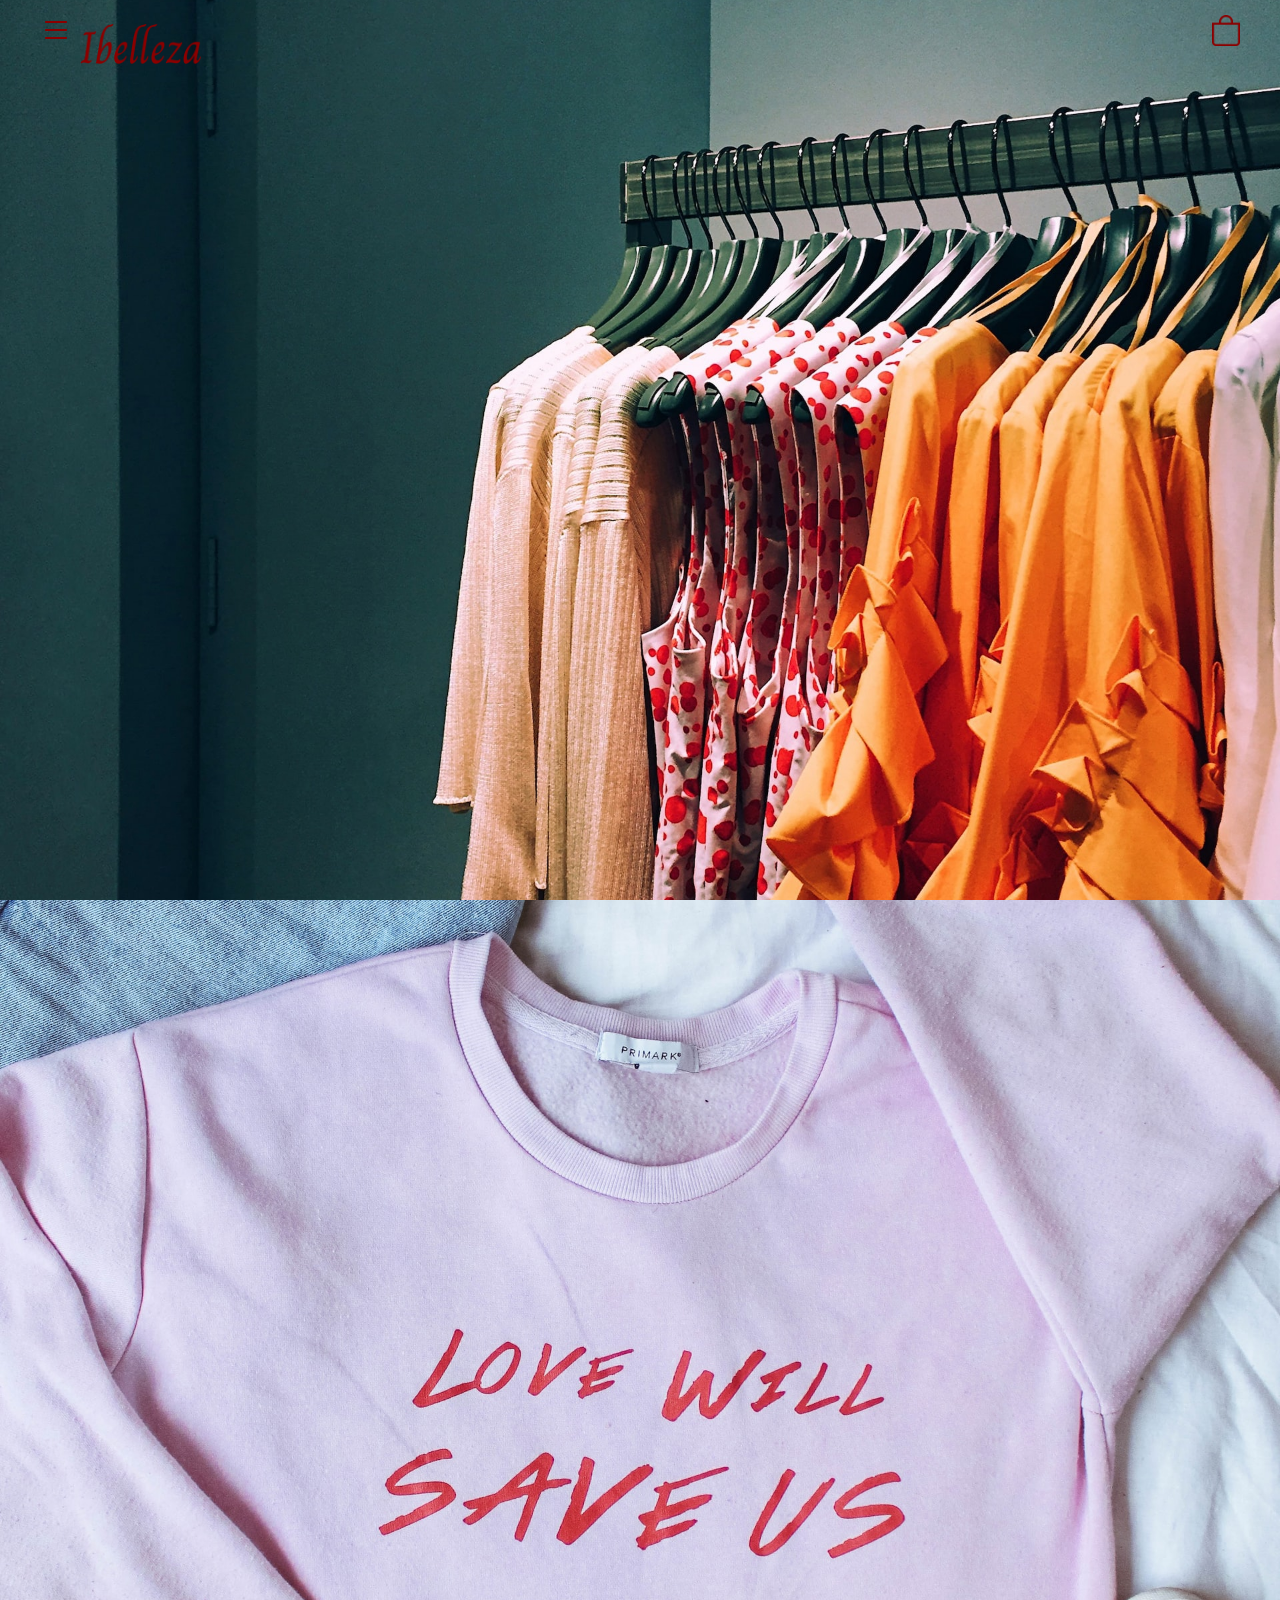
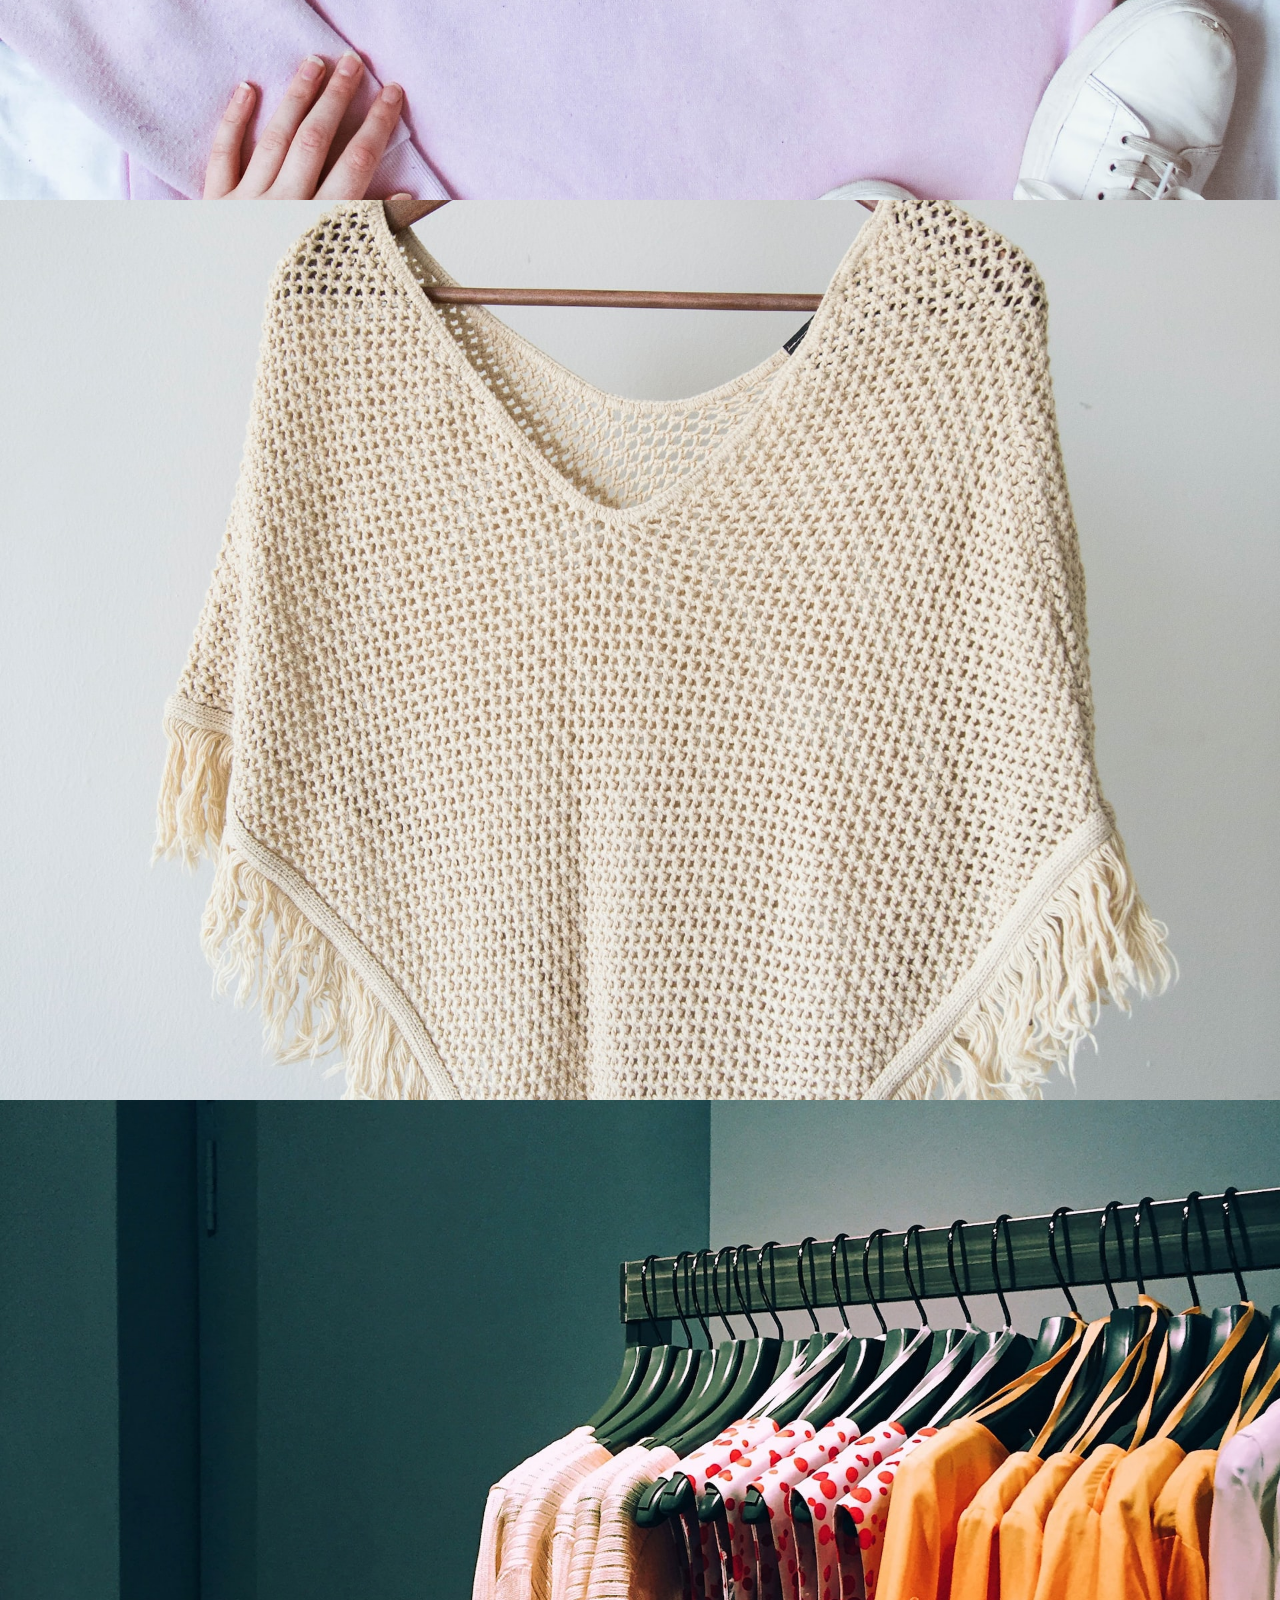
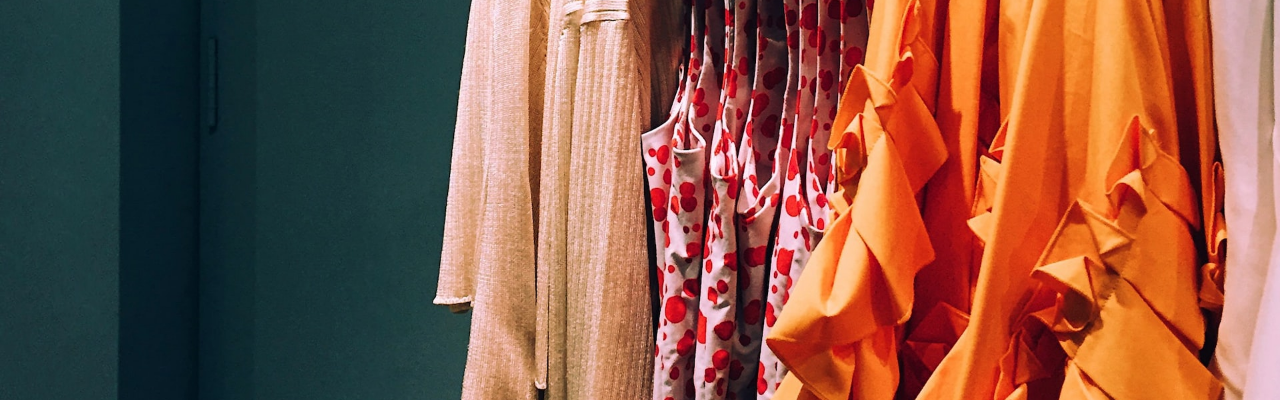
==== index.html @ bf10693c "Add files via upload" ====
<!DOCTYPE html>
<html lang="en">
<head>
    <meta charset="UTF-8">
    <meta name="viewport" content="width=device-width, initial-scale=1.0">
    <link rel="stylesheet" href="styles.css">

    <!-- Advent Pro Font -->
    <link rel="preconnect" href="https://fonts.googleapis.com">
    <link rel="preconnect" href="https://fonts.gstatic.com" crossorigin>
    <link href="https://fonts.googleapis.com/css2?family=Advent+Pro:ital,wght@0,100;0,200;0,300;0,400;0,500;0,600;0,700;0,800;0,900;1,100;1,200;1,300;1,400;1,500;1,600;1,700;1,800;1,900&display=swap" rel="stylesheet">

    <!-- Scripts -->
    <script src="script.js" defer></script>
    <script src="/domains/home/home.js" defer></script>
    <script src="/domains/product-list/product-list.js" defer></script>
    <script src="/domains/product/product.js" defer></script>
    <title>Ibelleza</title>
</head>
<body id="content">
</body>
</html>
---- styles.css ----
body {
    margin: 0;
    overflow: hidden;
}
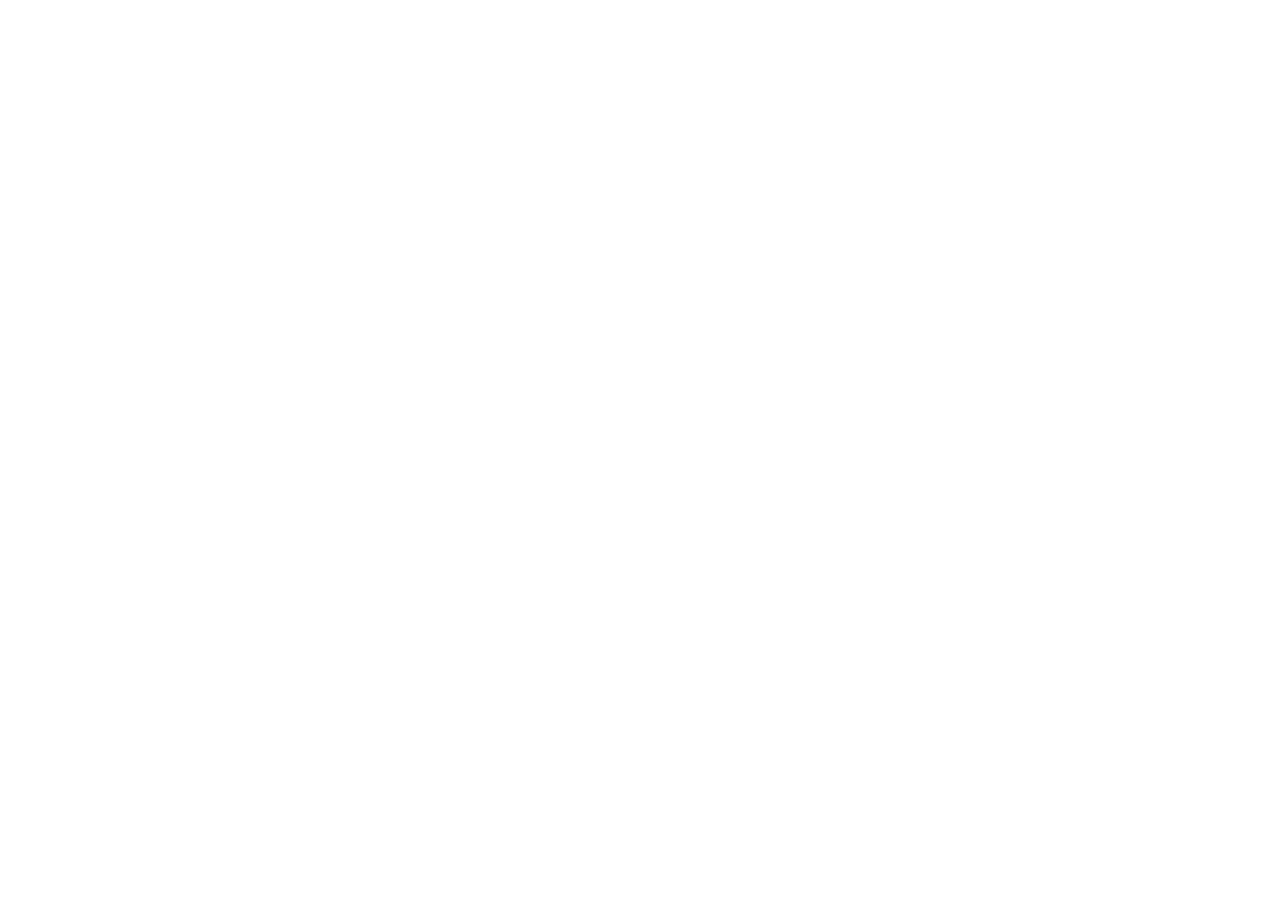
==== commit 82f76fd4: "Add '/ibelleza/' to file paths" ====
--- a/index.html
+++ b/index.html
@@ -3,7 +3,7 @@
 <head>
     <meta charset="UTF-8">
     <meta name="viewport" content="width=device-width, initial-scale=1.0">
-    <link rel="stylesheet" href="styles.css">
+    <link rel="stylesheet" href="/ibelleza/styles.css">
 
     <!-- Advent Pro Font -->
     <link rel="preconnect" href="https://fonts.googleapis.com">
@@ -11,12 +11,12 @@
     <link href="https://fonts.googleapis.com/css2?family=Advent+Pro:ital,wght@0,100;0,200;0,300;0,400;0,500;0,600;0,700;0,800;0,900;1,100;1,200;1,300;1,400;1,500;1,600;1,700;1,800;1,900&display=swap" rel="stylesheet">
 
     <!-- Scripts -->
-    <script src="script.js" defer></script>
-    <script src="/domains/home/home.js" defer></script>
-    <script src="/domains/product-list/product-list.js" defer></script>
-    <script src="/domains/product/product.js" defer></script>
+    <script src="/ibelleza/script.js" defer></script>
+    <script src="/ibelleza/domains/home/home.js" defer></script>
+    <script src="/ibelleza/domains/product-list/product-list.js" defer></script>
+    <script src="/ibelleza/domains/product/product.js" defer></script>
     <title>Ibelleza</title>
 </head>
 <body id="content">
 </body>
-</html>+</html>
